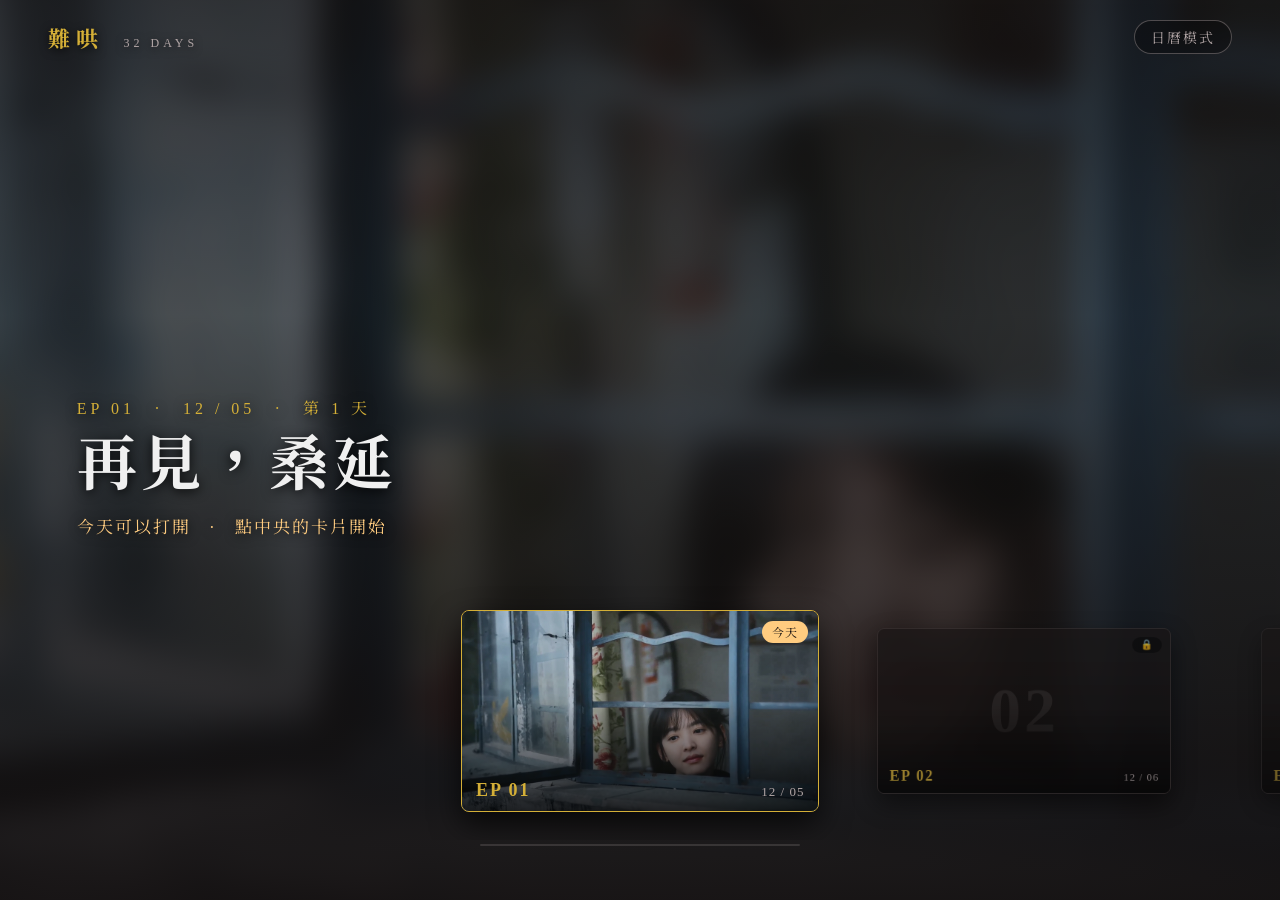
==== story.html @ b4ca62fc "feat: 0.4.0 add a horizontal episode selector page with image fallbacks - 新增 story.html：32 集橫向滑動選集，s" ====
<!DOCTYPE html>
<html lang="zh-TW">
<head>
    <meta charset="UTF-8">
    <meta name="viewport" content="width=device-width, initial-scale=1.0">
    <title>難哄・選集</title>

    <link rel="preconnect" href="https://fonts.googleapis.com">
    <link rel="stylesheet" href="https://fonts.googleapis.com/css2?family=Noto+Serif+TC:wght@400;700&display=swap">
    <link rel="stylesheet" href="./assets/css/story.css">
</head>
<body>
    <!-- 背景：焦點那一集的封面，模糊後鋪滿 -->
    <div class="backdrop" aria-hidden="true">
        <div class="backdrop-layer" id="backdrop-a"></div>
        <div class="backdrop-layer" id="backdrop-b"></div>
    </div>

    <header class="topbar">
        <p class="brand">難哄 <span>32 DAYS</span></p>
        <a class="mode-link" href="./index.html">日曆模式</a>
    </header>

    <main class="stage">
        <section class="hero" aria-live="polite">
            <p class="hero-meta" id="hero-meta"></p>
            <h1 class="hero-title" id="hero-title"></h1>
            <p class="hero-state" id="hero-state"></p>
        </section>

        <div class="rail-wrap">
            <div class="rail" id="rail" role="group" aria-label="32 集選集，用左右方向鍵切換"></div>
            <div class="rail-progress" aria-hidden="true"><div id="rail-progress-bar"></div></div>
        </div>
    </main>

    <!-- 轉場：有影片播影片，沒有影片就用當集圖片 -->
    <div id="intro" class="intro" aria-hidden="true">
        <video id="intro-video" playsinline></video>
        <img id="intro-image" alt="">
        <button id="intro-skip" type="button">SKIP ⏭</button>
    </div>

    <!-- 當集內容 -->
    <div id="detail" class="detail" role="dialog" aria-modal="true" aria-labelledby="detail-title" hidden>
        <div class="detail-card" id="detail-card">
            <div class="detail-bg" id="detail-bg" aria-hidden="true"></div>
            <p class="detail-date" id="detail-date"></p>
            <h2 class="detail-title step" id="detail-title"></h2>
            <p class="detail-quote step" id="detail-quote"></p>
            <div class="detail-bottom step" id="detail-bottom">
                <div class="eggs" id="eggs"></div>
                <div class="hint">
                    <p class="hint-left">See you tomorrow</p>
                    <p class="hint-right" id="detail-hint"></p>
                </div>
            </div>
            <p class="detail-next" id="detail-next">點一下繼續</p>
        </div>
    </div>

    <!-- 彩蛋圖全螢幕 -->
    <div id="lightbox" class="lightbox" role="dialog" aria-modal="true" aria-label="彩蛋圖片" hidden>
        <img id="lightbox-img" alt="">
    </div>

    <div id="toast" role="status" aria-live="polite"></div>

    <div id="finale" role="dialog" aria-modal="true" aria-labelledby="finale-title" hidden>
        <div class="finale-card">
            <p class="finale-range" id="finale-range"></p>
            <h2 id="finale-title">32 天，全部走完了</h2>
            <p class="finale-text">從重逢到圓滿，謝謝你每天回來打開一格。</p>
            <p class="finale-hint" id="finale-hint"></p>
            <button id="finale-close" type="button">回到選集</button>
        </div>
    </div>

    <script src="./assets/js/data.js"></script>
    <script src="./assets/js/progress.js"></script>
    <script src="./assets/js/story.js"></script>
</body>
</html>
---- assets/css/story.css ----
/* =========================================
   選集頁 story.html（橫向滑動選集）
   顏色沿用 DESIGN.md 2.1：鎏金 #d4af37、深褐 #2b2222、暖橘 #ffcc80、星塵灰 #b0a4a4
   ========================================= */
:root {
    --gold: #d4af37;
    --brown: #2b2222;
    --orange: #ffcc80;
    --grey: #b0a4a4;
    --ink: #120e0e;
    --card-w: clamp(220px, 28vw, 380px);
    --gap: clamp(12px, 2vw, 28px);
}

* { box-sizing: border-box; margin: 0; padding: 0; }

html, body {
    height: 100%;
    overflow: hidden;
    background: var(--ink);
    color: #f0f0f0;
    font-family: 'Times New Roman', 'Noto Serif TC', serif;
    -webkit-tap-highlight-color: transparent;
}

button { font: inherit; color: inherit; }

/* ---------- 背景 ---------- */
.backdrop {
    position: fixed;
    inset: 0;
    background: url("../images/bj-gq.webp") center / cover no-repeat;
}

.backdrop::after {
    content: "";
    position: absolute;
    inset: 0;
    background:
        linear-gradient(to bottom, rgba(18, 14, 14, 0.55) 0%, rgba(18, 14, 14, 0.25) 35%, rgba(18, 14, 14, 0.92) 100%);
}

.backdrop-layer {
    position: absolute;
    inset: -40px;
    background-size: cover;
    background-position: center;
    filter: blur(18px) brightness(0.55);
    opacity: 0;
    transition: opacity 0.8s ease;
}

.backdrop-layer.visible { opacity: 1; }

/* ---------- 上方列 ---------- */
.topbar {
    position: fixed;
    top: 0; left: 0; right: 0;
    display: flex;
    justify-content: space-between;
    align-items: center;
    padding: 20px clamp(16px, 4vw, 48px);
    z-index: 5;
}

.brand {
    color: var(--gold);
    font-size: 22px;
    letter-spacing: 6px;
    font-weight: 700;
    text-shadow: 0 2px 10px rgba(0, 0, 0, 0.8);
}

.brand span {
    font-size: 12px;
    letter-spacing: 4px;
    color: var(--grey);
    font-weight: 400;
    margin-left: 8px;
}

.mode-link {
    color: var(--grey);
    text-decoration: none;
    font-size: 14px;
    letter-spacing: 2px;
    border: 1px solid rgba(176, 164, 164, 0.4);
    border-radius: 30px;
    padding: 6px 16px;
    background: rgba(0, 0, 0, 0.3);
    transition: color 0.3s, border-color 0.3s;
}

.mode-link:hover, .mode-link:focus-visible { color: var(--gold); border-color: var(--gold); outline: none; }

/* ---------- 主畫面 ---------- */
.stage {
    position: relative;
    height: 100%;
    display: flex;
    flex-direction: column;
    justify-content: flex-end;
    padding-bottom: clamp(24px, 6vh, 64px);
}

.hero {
    padding: 0 clamp(16px, 6vw, 96px);
    margin-bottom: clamp(16px, 4vh, 40px);
    min-height: 150px;
    text-shadow: 0 2px 12px rgba(0, 0, 0, 0.9);
}

.hero-meta {
    color: var(--gold);
    letter-spacing: 4px;
    font-size: clamp(13px, 1.4vw, 16px);
    margin-bottom: 10px;
}

.hero-title {
    font-size: clamp(30px, 5vw, 60px);
    letter-spacing: 4px;
    line-height: 1.2;
    margin-bottom: 12px;
}

.hero-state {
    color: var(--grey);
    letter-spacing: 2px;
    font-size: clamp(14px, 1.5vw, 17px);
}

.hero-state.today { color: var(--orange); }

/* ---------- 滑動選集列 ---------- */
.rail-wrap { position: relative; }

/* 交給瀏覽器對齊：scroll-snap 讓手動滑完一定停在某一張的正中央 */
.rail {
    display: flex;
    gap: var(--gap);
    overflow-x: auto;
    overflow-y: hidden;
    scroll-snap-type: x mandatory;
    padding: 28px calc(50vw - var(--card-w) / 2);
    scrollbar-width: none;
    overscroll-behavior-x: contain;
}

.rail::-webkit-scrollbar { display: none; }

/* 卡片外框固定大小，不做任何會改版面的事；縮放只在內層 .card-face 用 transform */
.card {
    flex: 0 0 var(--card-w);
    aspect-ratio: 16 / 9;
    scroll-snap-align: center;
    border: 0;
    background: none;
    cursor: pointer;
    position: relative;
    --dist: 1;
}

.card-face {
    position: absolute;
    inset: 0;
    border-radius: 8px;
    overflow: hidden;
    background: linear-gradient(135deg, #3a2c2c, var(--brown) 60%, #1c1515);
    border: 1px solid rgba(212, 175, 55, 0.25);
    box-shadow: 0 12px 30px rgba(0, 0, 0, 0.7);
    /* --dist：這張卡離中央幾張（0 = 正中央），由 story.js 依捲動位置算好寫進來 */
    transform: scale(calc(1 - min(var(--dist), 1) * 0.18));
    opacity: calc(1 - min(var(--dist), 1.6) * 0.32);
    will-change: transform, opacity;
}

.card-face img {
    width: 100%;
    height: 100%;
    object-fit: cover;
    display: block;
}

.card-face::after {
    content: "";
    position: absolute;
    inset: 0;
    background: linear-gradient(to top, rgba(0, 0, 0, 0.85) 0%, rgba(0, 0, 0, 0.15) 55%, transparent 100%);
}

/* 還沒有圖片的集數：大大的集數當封面 */
.card-placeholder {
    position: absolute;
    inset: 0;
    display: flex;
    justify-content: center;
    align-items: center;
    font-size: clamp(48px, 6vw, 84px);
    color: rgba(212, 175, 55, 0.22);
    font-weight: 700;
    letter-spacing: 4px;
}

.card-label {
    position: absolute;
    left: 14px; right: 14px; bottom: 10px;
    z-index: 1;
    text-align: left;
    display: flex;
    justify-content: space-between;
    align-items: baseline;
    gap: 8px;
}

.card-ep { color: var(--gold); font-size: 18px; font-weight: 700; letter-spacing: 2px; }
.card-date { color: var(--grey); font-size: 13px; letter-spacing: 1px; }

.card-badge {
    position: absolute;
    top: 10px; right: 10px;
    z-index: 1;
    font-size: 12px;
    letter-spacing: 1px;
    padding: 2px 10px;
    border-radius: 20px;
    background: rgba(0, 0, 0, 0.55);
    color: var(--grey);
}

.card.read .card-badge { color: var(--gold); }
.card.today .card-badge { color: var(--ink); background: var(--orange); }

.card.today .card-face {
    border-color: var(--gold);
    animation: today-glow 2.4s ease-in-out infinite;
}

.card.locked .card-face {
    background: #1a1616;
    border-color: #3a3333;
}

.card.locked .card-placeholder { color: rgba(176, 164, 164, 0.18); }

.card.is-center .card-face { border-color: var(--gold); }

.card:focus-visible { outline: none; }
.card:focus-visible .card-face { outline: 2px solid var(--gold); outline-offset: 4px; }

@keyframes today-glow {
    0%, 100% { box-shadow: 0 12px 30px rgba(0, 0, 0, 0.7), 0 0 0 rgba(212, 175, 55, 0); }
    50% { box-shadow: 0 12px 30px rgba(0, 0, 0, 0.7), 0 0 24px rgba(212, 175, 55, 0.55); }
}

.rail-progress {
    width: min(320px, 60vw);
    height: 2px;
    margin: 4px auto 0;
    background: rgba(176, 164, 164, 0.2);
    border-radius: 2px;
    overflow: hidden;
}

.rail-progress div {
    height: 100%;
    width: 100%;
    background: var(--gold);
    transform-origin: left;
    transform: scaleX(0);
}

/* ---------- 轉場 ---------- */
.intro {
    position: fixed;
    inset: 0;
    z-index: 100;
    background: #000;
    opacity: 0;
    pointer-events: none;
    transition: opacity 0.5s ease;
    overflow: hidden;
}

.intro.active { opacity: 1; pointer-events: auto; }

.intro video,
.intro img {
    position: absolute;
    inset: 0;
    width: 100%;
    height: 100%;
    object-fit: cover;
    display: none;
}

.intro.is-video video { display: block; }
.intro.is-image img { display: block; }

/* 圖片轉場：慢慢推近（Ken Burns），代替影片的動態感 */
.intro.is-image.active img { animation: ken-burns var(--intro-ms, 3200ms) ease-out forwards; }

@keyframes ken-burns {
    from { transform: scale(1.12); filter: brightness(0.6); }
    30% { filter: brightness(1); }
    to { transform: scale(1); filter: brightness(1); }
}

#intro-skip {
    position: absolute;
    right: 24px; bottom: 24px;
    background: rgba(0, 0, 0, 0.5);
    border: 1px solid rgba(212, 175, 55, 0.6);
    color: var(--gold);
    border-radius: 30px;
    padding: 8px 20px;
    letter-spacing: 2px;
    cursor: pointer;
    opacity: 0;
    transition: opacity 0.4s;
}

.intro.show-skip #intro-skip { opacity: 1; }
#intro-skip:focus-visible { outline: 2px solid var(--gold); outline-offset: 3px; }

/* ---------- 當集內容 ---------- */
.detail {
    position: fixed;
    inset: 0;
    z-index: 50;
    display: flex;
    justify-content: center;
    align-items: center;
    padding: 16px;
    background: rgba(10, 8, 8, 0.78);
    cursor: pointer;
    animation: fade-in 0.5s ease;
}

.detail[hidden] { display: none; }

.detail-card {
    position: relative;
    width: min(760px, 100%);
    min-height: min(440px, 80vh);
    max-height: calc(100vh - 32px);
    overflow: hidden;
    border-radius: 8px;
    border: 1px solid rgba(212, 175, 55, 0.4);
    box-shadow: 0 25px 60px rgba(0, 0, 0, 0.9);
    background: rgba(30, 24, 24, 0.94);
    padding: clamp(24px, 5vw, 48px);
    display: flex;
    flex-direction: column;
    gap: 18px;
}

.detail-bg {
    position: absolute;
    inset: 0;
    background-size: cover;
    background-position: center;
    opacity: 0.18;
    filter: blur(2px);
    pointer-events: none;
}

.detail-card > *:not(.detail-bg) { position: relative; }

.detail-date {
    color: var(--gold);
    font-size: clamp(32px, 6vw, 48px);
    font-weight: 700;
    letter-spacing: 2px;
    text-align: center;
    text-shadow: 0 4px 10px rgba(0, 0, 0, 0.8);
}

.detail-title {
    font-size: clamp(24px, 4.2vw, 36px);
    letter-spacing: 2px;
    font-weight: 400;
}

.detail-quote {
    font-size: clamp(22px, 4vw, 34px);
    color: #ffd700;
    font-weight: 700;
    letter-spacing: 2px;
    text-align: right;
}

.detail-bottom {
    position: relative;
    margin-top: auto;
    min-height: 130px;
}

.eggs, .hint {
    position: absolute;
    inset: 0;
    display: flex;
    transition: opacity 0.8s ease, transform 0.8s ease;
}

.eggs { justify-content: center; align-items: center; gap: clamp(16px, 5vw, 48px); }

.egg {
    width: clamp(120px, 26vw, 220px);
    aspect-ratio: 16 / 9;
    border: 1px solid rgba(212, 175, 55, 0.4);
    border-radius: 6px;
    overflow: hidden;
    background: #000;
    cursor: pointer;
    transition: transform 0.3s ease, box-shadow 0.3s ease;
}

.egg img { width: 100%; height: 100%; object-fit: cover; display: block; }
.egg:hover, .egg:focus-visible { transform: scale(1.06); box-shadow: 0 0 16px rgba(212, 175, 55, 0.6); outline: none; }

.hint {
    flex-direction: column;
    justify-content: center;
    opacity: 0;
    transform: translateY(16px);
    pointer-events: none;
}

.hint-left { color: var(--gold); font-style: italic; font-size: clamp(20px, 3vw, 26px); }
.hint-right { color: rgba(255, 255, 255, 0.75); font-size: clamp(16px, 2.6vw, 22px); text-align: right; letter-spacing: 2px; }

.detail-bottom.show-hint .eggs { opacity: 0; transform: scale(0.92); pointer-events: none; }
.detail-bottom.show-hint .hint { opacity: 1; transform: none; }

.detail-next {
    color: var(--grey);
    font-size: 12px;
    letter-spacing: 3px;
    text-align: center;
    opacity: 0.6;
}

/* 分階段顯示 */
.step { opacity: 0; visibility: hidden; transition: opacity 0.6s ease, visibility 0.6s ease; }
.step.shown { opacity: 1; visibility: visible; }

/* ---------- 彩蛋圖全螢幕 ---------- */
.lightbox {
    position: fixed;
    inset: 0;
    z-index: 120;
    background: rgba(0, 0, 0, 0.94);
    display: flex;
    justify-content: center;
    align-items: center;
    padding: 16px;
    cursor: zoom-out;
    animation: fade-in 0.4s ease;
}

.lightbox[hidden] { display: none; }
.lightbox img { max-width: 100%; max-height: 100%; object-fit: contain; border-radius: 4px; }

@keyframes fade-in { from { opacity: 0; } to { opacity: 1; } }

/* ---------- 提示訊息與完結頁（和日曆頁同樣式） ---------- */
#toast {
    position: fixed;
    left: 50%;
    bottom: 40px;
    transform: translate(-50%, 20px);
    background: rgba(43, 34, 34, 0.95);
    color: #f0f0f0;
    border: 1px solid var(--gold);
    border-radius: 30px;
    padding: 10px 24px;
    font-size: 15px;
    letter-spacing: 1px;
    z-index: 300;
    opacity: 0;
    pointer-events: none;
    transition: opacity 0.4s ease, transform 0.4s ease;
    max-width: calc(100vw - 32px);
    text-align: center;
}

#toast.visible { opacity: 1; transform: translate(-50%, 0); }

#finale {
    position: fixed;
    inset: 0;
    z-index: 400;
    display: flex;
    justify-content: center;
    align-items: center;
    padding: 16px;
    background: rgba(10, 8, 8, 0.85);
    animation: fade-in 1.2s ease;
}

#finale[hidden] { display: none; }

.finale-card {
    max-width: 480px;
    width: 100%;
    text-align: center;
    padding: 48px 32px;
    background: #1a1a1a;
    border: 1px solid var(--gold);
    border-radius: 6px;
    box-shadow: 0 0 40px rgba(212, 175, 55, 0.25);
    display: flex;
    flex-direction: column;
    gap: 16px;
}

.finale-range { color: var(--grey); letter-spacing: 4px; font-size: 14px; }
#finale-title { color: var(--gold); font-size: 30px; letter-spacing: 4px; text-shadow: 0 0 12px rgba(212, 175, 55, 0.4); }
.finale-text { color: #f0f0f0; font-size: 17px; line-height: 1.8; }
.finale-hint { color: var(--orange); font-size: 16px; font-style: italic; }

#finale-close {
    align-self: center;
    margin-top: 8px;
    background: rgba(212, 175, 55, 0.15);
    color: var(--gold);
    border: 1px solid var(--gold);
    border-radius: 30px;
    padding: 10px 28px;
    font-size: 15px;
    letter-spacing: 2px;
    cursor: pointer;
}

#finale-close:hover { background: rgba(212, 175, 55, 0.35); }
#finale-close:focus-visible { outline: 2px solid var(--gold); outline-offset: 3px; }

/* ---------- 手機 ---------- */
@media (max-width: 600px) {
    :root { --card-w: 68vw; }
    .hero { min-height: 130px; }
    .brand span { display: none; }
}

@media (max-height: 520px) {
    .hero { min-height: 0; margin-bottom: 8px; }
    .hero-title { font-size: 26px; margin-bottom: 4px; }
    .rail { padding-top: 12px; padding-bottom: 12px; }
}

/* ---------- 減少動態效果 ---------- */
@media (prefers-reduced-motion: reduce) {
    .card.today .card-face { animation: none; }
    .intro.is-image.active img { animation: none; }
    .backdrop-layer, .step, .eggs, .hint, #toast { transition: none; }
    .detail, .lightbox, #finale { animation: none; }
}
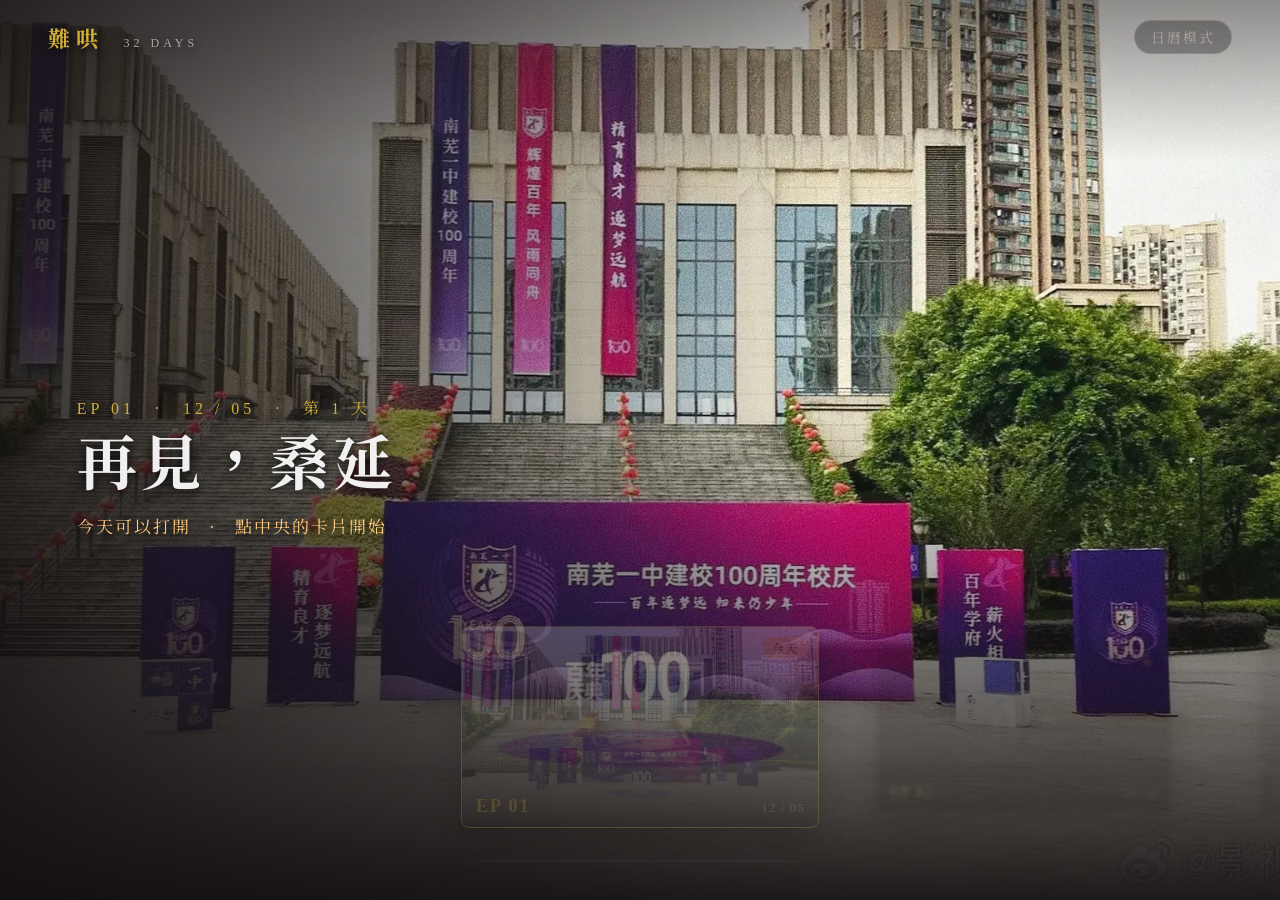
==== commit 1c940b20: "feat: 0.8.0 share the episode view between the calendar and story pages - 新增 episode.js / episode.cs" ====
--- a/story.html
+++ b/story.html
@@ -7,6 +7,7 @@
 
     <link rel="preconnect" href="https://fonts.googleapis.com">
     <link rel="stylesheet" href="https://fonts.googleapis.com/css2?family=Noto+Serif+TC:wght@400;700&display=swap">
+    <link rel="stylesheet" href="./assets/css/episode.css">
     <link rel="stylesheet" href="./assets/css/story.css">
 </head>
 <body>
@@ -17,7 +18,7 @@
     </div>
 
     <header class="topbar">
-        <p class="brand">難哄 <span>32 DAYS</span></p>
+        <p class="brand" id="brand">難哄 <span>32 DAYS</span></p>
         <a class="mode-link" href="./index.html">日曆模式</a>
     </header>
 
@@ -34,35 +35,7 @@
         </div>
     </main>
 
-    <!-- 轉場：有影片播影片，沒有影片就用當集圖片 -->
-    <div id="intro" class="intro" aria-hidden="true">
-        <video id="intro-video" playsinline></video>
-        <img id="intro-image" alt="">
-        <button id="intro-skip" type="button">SKIP ⏭</button>
-    </div>
-
-    <!-- 當集內容 -->
-    <div id="detail" class="detail" role="dialog" aria-modal="true" aria-labelledby="detail-title" hidden>
-        <div class="detail-card" id="detail-card">
-            <div class="detail-bg" id="detail-bg" aria-hidden="true"></div>
-            <p class="detail-date" id="detail-date"></p>
-            <h2 class="detail-title step" id="detail-title"></h2>
-            <p class="detail-quote step" id="detail-quote"></p>
-            <div class="detail-bottom step" id="detail-bottom">
-                <div class="eggs" id="eggs"></div>
-                <div class="hint">
-                    <p class="hint-left">See you tomorrow</p>
-                    <p class="hint-right" id="detail-hint"></p>
-                </div>
-            </div>
-            <p class="detail-next" id="detail-next">點一下繼續</p>
-        </div>
-    </div>
-
-    <!-- 彩蛋圖全螢幕 -->
-    <div id="lightbox" class="lightbox" role="dialog" aria-modal="true" aria-label="彩蛋圖片" hidden>
-        <img id="lightbox-img" alt="">
-    </div>
+    <!-- 轉場、當集內容、彩蛋圖全螢幕由 episode.js 建立（和日曆頁共用） -->
 
     <div id="toast" role="status" aria-live="polite"></div>
 
@@ -76,8 +49,20 @@
         </div>
     </div>
 
+    <!-- 開發者模式：連點左上角「難哄」5 次 -->
+    <div id="debug-panel">
+        <h3>🔧 開發者測試面板</h3>
+        <p>設定 Day 1 起始日期：</p>
+        <div class="debug-controls">
+            <input type="date" id="debug-date-input">
+            <button type="button" id="debug-apply">確認修改</button>
+        </div>
+        <p class="debug-hint">選集將以該日期作為第 1 天重新排列，所有集數都能打開。</p>
+    </div>
+
     <script src="./assets/js/data.js"></script>
     <script src="./assets/js/progress.js"></script>
+    <script src="./assets/js/episode.js"></script>
     <script src="./assets/js/story.js"></script>
 </body>
 </html>
--- a/assets/css/episode.css
+++ b/assets/css/episode.css
@@ -0,0 +1,246 @@
+/* =========================================
+   當集內容：轉場、當集卡片、彩蛋圖全螢幕
+   日曆頁 index.html 和選集頁 story.html 共用（搭配 assets/js/episode.js）
+   顏色沿用 DESIGN.md 2.1：鎏金 #d4af37、深褐 #2b2222、暖橘 #ffcc80、星塵灰 #b0a4a4
+   ========================================= */
+:root {
+    --gold: #d4af37;
+    --brown: #2b2222;
+    --orange: #ffcc80;
+    --grey: #b0a4a4;
+    --ink: #120e0e;
+}
+
+.intro, .intro *,
+.detail, .detail *,
+.lightbox, .lightbox * {
+    box-sizing: border-box;
+    margin: 0;
+    padding: 0;
+}
+
+.intro button,
+.detail button { font: inherit; color: inherit; }
+
+/* 卡片打開時，日曆頁左下角的「重置進度」不要浮在上面 */
+body.episode-open .reset-btn { display: none; }
+
+/* ---------- 轉場 ---------- */
+.intro {
+    position: fixed;
+    inset: 0;
+    z-index: 100;
+    background: #000;
+    opacity: 0;
+    pointer-events: none;
+    transition: opacity 0.5s ease;
+    overflow: hidden;
+}
+
+.intro.active { opacity: 1; pointer-events: auto; }
+
+.intro video,
+.intro img {
+    position: absolute;
+    inset: 0;
+    width: 100%;
+    height: 100%;
+    object-fit: cover;
+    display: none;
+}
+
+.intro.is-video video { display: block; }
+.intro.is-image img { display: block; }
+
+/* 圖片轉場：慢慢推近（Ken Burns），代替影片的動態感 */
+.intro.is-image.active img { animation: ken-burns var(--intro-ms, 3200ms) ease-out forwards; }
+
+@keyframes ken-burns {
+    from { transform: scale(1.12); filter: brightness(0.6); }
+    30% { filter: brightness(1); }
+    to { transform: scale(1); filter: brightness(1); }
+}
+
+#intro-skip {
+    position: absolute;
+    right: 24px; bottom: 24px;
+    background: rgba(0, 0, 0, 0.5);
+    border: 1px solid rgba(212, 175, 55, 0.6);
+    color: var(--gold);
+    border-radius: 30px;
+    padding: 8px 20px;
+    letter-spacing: 2px;
+    cursor: pointer;
+    opacity: 0;
+    transition: opacity 0.4s;
+}
+
+.intro.show-skip #intro-skip { opacity: 1; }
+#intro-skip:focus-visible { outline: 2px solid var(--gold); outline-offset: 3px; }
+
+/* ---------- 當集內容 ---------- */
+.detail {
+    position: fixed;
+    inset: 0;
+    z-index: 50;
+    display: flex;
+    justify-content: center;
+    align-items: center;
+    padding: 16px;
+    background: rgba(10, 8, 8, 0.78);
+    cursor: pointer;
+    animation: fade-in 0.5s ease;
+}
+
+.detail[hidden] { display: none; }
+
+.detail-card {
+    position: relative;
+    width: min(760px, 100%);
+    min-height: min(440px, 80vh);
+    max-height: calc(100vh - 32px);
+    overflow: hidden auto;
+    border-radius: 8px;
+    border: 1px solid rgba(212, 175, 55, 0.4);
+    box-shadow: 0 25px 60px rgba(0, 0, 0, 0.9);
+    background: rgba(30, 24, 24, 0.94);
+    color: #f0f0f0;
+    padding: clamp(24px, 5vw, 48px);
+    display: flex;
+    flex-direction: column;
+    gap: 18px;
+    scrollbar-width: none;
+}
+
+.detail-card::-webkit-scrollbar { display: none; }
+
+.detail-bg {
+    position: absolute;
+    inset: 0;
+    background-size: cover;
+    background-position: center;
+    opacity: 0.18;
+    filter: blur(2px);
+    pointer-events: none;
+}
+
+.detail-card > *:not(.detail-bg) { position: relative; }
+
+.detail-date {
+    color: var(--gold);
+    font-size: clamp(32px, 6vw, 48px);
+    font-weight: 700;
+    letter-spacing: 2px;
+    text-align: center;
+    text-shadow: 0 4px 10px rgba(0, 0, 0, 0.8);
+}
+
+/* 句子長短不一：長句自動換行，換行時兩行長度盡量平均，不會剩一兩個字掉到下一行 */
+.detail-title,
+.detail-quote,
+.hint-right {
+    line-height: 1.4;
+    overflow-wrap: anywhere;
+    text-wrap: balance;
+}
+
+/* 每一段（標點切開）當成一塊，換行只發生在兩段之間；單段比一行還長時才在段內換行 */
+.phrase { display: inline-block; }
+
+.detail-title {
+    font-size: clamp(24px, 4.2vw, 36px);
+    letter-spacing: 2px;
+    font-weight: 400;
+}
+
+.detail-quote {
+    font-size: clamp(22px, 4vw, 34px);
+    color: #ffd700;
+    font-weight: 700;
+    letter-spacing: 2px;
+    text-align: right;
+    padding-left: 8%;
+}
+
+.detail-bottom {
+    position: relative;
+    margin-top: auto;
+    min-height: 130px;
+    display: grid;
+}
+
+/* 彩蛋圖和明日預告疊在同一格，高度取兩者較高的，長句換行也不會被切掉 */
+.eggs, .hint {
+    grid-area: 1 / 1;
+    display: flex;
+    transition: opacity 0.8s ease, transform 0.8s ease;
+}
+
+.eggs { justify-content: center; align-items: center; gap: clamp(16px, 5vw, 48px); }
+
+.egg {
+    width: clamp(120px, 26vw, 220px);
+    aspect-ratio: 16 / 9;
+    border: 1px solid rgba(212, 175, 55, 0.4);
+    border-radius: 6px;
+    overflow: hidden;
+    background: #000;
+    cursor: pointer;
+    transition: transform 0.3s ease, box-shadow 0.3s ease;
+}
+
+.egg img { width: 100%; height: 100%; object-fit: cover; display: block; }
+.egg:hover, .egg:focus-visible { transform: scale(1.06); box-shadow: 0 0 16px rgba(212, 175, 55, 0.6); outline: none; }
+
+.hint {
+    flex-direction: column;
+    justify-content: center;
+    gap: 8px;
+    opacity: 0;
+    transform: translateY(16px);
+    pointer-events: none;
+}
+
+.hint-left { color: var(--gold); font-style: italic; font-size: clamp(20px, 3vw, 26px); }
+.hint-right { color: rgba(255, 255, 255, 0.75); font-size: clamp(16px, 2.6vw, 22px); text-align: right; letter-spacing: 2px; padding-left: 8%; }
+
+.detail-bottom.show-hint .eggs { opacity: 0; transform: scale(0.92); pointer-events: none; }
+.detail-bottom.show-hint .hint { opacity: 1; transform: none; }
+
+.detail-next {
+    color: var(--grey);
+    font-size: 12px;
+    letter-spacing: 3px;
+    text-align: center;
+    opacity: 0.6;
+}
+
+/* 分階段顯示 */
+.step { opacity: 0; visibility: hidden; transition: opacity 0.6s ease, visibility 0.6s ease; }
+.step.shown { opacity: 1; visibility: visible; }
+
+/* ---------- 彩蛋圖全螢幕 ---------- */
+.lightbox {
+    position: fixed;
+    inset: 0;
+    z-index: 120;
+    background: rgba(0, 0, 0, 0.94);
+    display: flex;
+    justify-content: center;
+    align-items: center;
+    padding: 16px;
+    cursor: zoom-out;
+    animation: fade-in 0.4s ease;
+}
+
+.lightbox[hidden] { display: none; }
+.lightbox img { max-width: 100%; max-height: 100%; object-fit: contain; border-radius: 4px; }
+
+@keyframes fade-in { from { opacity: 0; } to { opacity: 1; } }
+
+/* ---------- 減少動態效果 ---------- */
+@media (prefers-reduced-motion: reduce) {
+    .intro.is-image.active img { animation: none; }
+    .step, .eggs, .hint { transition: none; }
+    .detail, .lightbox { animation: none; }
+}
--- a/assets/css/story.css
+++ b/assets/css/story.css
@@ -3,11 +3,7 @@
    顏色沿用 DESIGN.md 2.1：鎏金 #d4af37、深褐 #2b2222、暖橘 #ffcc80、星塵灰 #b0a4a4
    ========================================= */
 :root {
-    --gold: #d4af37;
-    --brown: #2b2222;
-    --orange: #ffcc80;
-    --grey: #b0a4a4;
-    --ink: #120e0e;
+    /* 顏色變數（--gold、--brown、--orange、--grey、--ink）在 episode.css */
     --card-w: clamp(220px, 28vw, 380px);
     --gap: clamp(12px, 2vw, 28px);
 }
@@ -36,16 +32,19 @@
     content: "";
     position: absolute;
     inset: 0;
+    /* 像串流平台的主視覺：劇照保持清楚，只把左側（標題）和底部（選集列）壓暗 */
     background:
-        linear-gradient(to bottom, rgba(18, 14, 14, 0.55) 0%, rgba(18, 14, 14, 0.25) 35%, rgba(18, 14, 14, 0.92) 100%);
-}
-
+        linear-gradient(to right, rgba(18, 14, 14, 0.85) 0%, rgba(18, 14, 14, 0.45) 35%, rgba(18, 14, 14, 0) 65%),
+        linear-gradient(to bottom, rgba(18, 14, 14, 0.45) 0%, rgba(18, 14, 14, 0) 18%, rgba(18, 14, 14, 0) 45%, rgba(18, 14, 14, 0.95) 100%);
+}
+
+/* 有封面的集數：封面清楚顯示，不模糊；沒有封面或未解鎖就露出底下的主海報 */
 .backdrop-layer {
     position: absolute;
-    inset: -40px;
+    inset: 0;
     background-size: cover;
-    background-position: center;
-    filter: blur(18px) brightness(0.55);
+    background-position: center 30%;
+    background-color: var(--ink);
     opacity: 0;
     transition: opacity 0.8s ease;
 }
@@ -133,7 +132,16 @@
 .hero-state.today { color: var(--orange); }
 
 /* ---------- 滑動選集列 ---------- */
-.rail-wrap { position: relative; }
+/* 閒置時選集條淡出、往下沉，讓背景劇照的主角露出來；滑動、滑鼠移過來、按鍵時再浮回來 */
+.rail-wrap {
+    position: relative;
+    transition: opacity 0.6s ease, transform 0.6s ease;
+}
+
+.rail-wrap.idle {
+    opacity: 0.22;
+    transform: translateY(16px);
+}
 
 /* 交給瀏覽器對齊：scroll-snap 讓手動滑完一定停在某一張的正中央 */
 .rail {
@@ -172,7 +180,9 @@
     /* --dist：這張卡離中央幾張（0 = 正中央），由 story.js 依捲動位置算好寫進來 */
     transform: scale(calc(1 - min(var(--dist), 1) * 0.18));
     opacity: calc(1 - min(var(--dist), 1.6) * 0.32);
-    will-change: transform, opacity;
+    /* 聚焦感：正中央清楚，離越遠越模糊（最多 6px） */
+    filter: blur(calc(min(var(--dist), 2) * 3px));
+    will-change: transform, opacity, filter;
 }
 
 .card-face img {
@@ -270,199 +280,7 @@
     transform: scaleX(0);
 }
 
-/* ---------- 轉場 ---------- */
-.intro {
-    position: fixed;
-    inset: 0;
-    z-index: 100;
-    background: #000;
-    opacity: 0;
-    pointer-events: none;
-    transition: opacity 0.5s ease;
-    overflow: hidden;
-}
-
-.intro.active { opacity: 1; pointer-events: auto; }
-
-.intro video,
-.intro img {
-    position: absolute;
-    inset: 0;
-    width: 100%;
-    height: 100%;
-    object-fit: cover;
-    display: none;
-}
-
-.intro.is-video video { display: block; }
-.intro.is-image img { display: block; }
-
-/* 圖片轉場：慢慢推近（Ken Burns），代替影片的動態感 */
-.intro.is-image.active img { animation: ken-burns var(--intro-ms, 3200ms) ease-out forwards; }
-
-@keyframes ken-burns {
-    from { transform: scale(1.12); filter: brightness(0.6); }
-    30% { filter: brightness(1); }
-    to { transform: scale(1); filter: brightness(1); }
-}
-
-#intro-skip {
-    position: absolute;
-    right: 24px; bottom: 24px;
-    background: rgba(0, 0, 0, 0.5);
-    border: 1px solid rgba(212, 175, 55, 0.6);
-    color: var(--gold);
-    border-radius: 30px;
-    padding: 8px 20px;
-    letter-spacing: 2px;
-    cursor: pointer;
-    opacity: 0;
-    transition: opacity 0.4s;
-}
-
-.intro.show-skip #intro-skip { opacity: 1; }
-#intro-skip:focus-visible { outline: 2px solid var(--gold); outline-offset: 3px; }
-
-/* ---------- 當集內容 ---------- */
-.detail {
-    position: fixed;
-    inset: 0;
-    z-index: 50;
-    display: flex;
-    justify-content: center;
-    align-items: center;
-    padding: 16px;
-    background: rgba(10, 8, 8, 0.78);
-    cursor: pointer;
-    animation: fade-in 0.5s ease;
-}
-
-.detail[hidden] { display: none; }
-
-.detail-card {
-    position: relative;
-    width: min(760px, 100%);
-    min-height: min(440px, 80vh);
-    max-height: calc(100vh - 32px);
-    overflow: hidden;
-    border-radius: 8px;
-    border: 1px solid rgba(212, 175, 55, 0.4);
-    box-shadow: 0 25px 60px rgba(0, 0, 0, 0.9);
-    background: rgba(30, 24, 24, 0.94);
-    padding: clamp(24px, 5vw, 48px);
-    display: flex;
-    flex-direction: column;
-    gap: 18px;
-}
-
-.detail-bg {
-    position: absolute;
-    inset: 0;
-    background-size: cover;
-    background-position: center;
-    opacity: 0.18;
-    filter: blur(2px);
-    pointer-events: none;
-}
-
-.detail-card > *:not(.detail-bg) { position: relative; }
-
-.detail-date {
-    color: var(--gold);
-    font-size: clamp(32px, 6vw, 48px);
-    font-weight: 700;
-    letter-spacing: 2px;
-    text-align: center;
-    text-shadow: 0 4px 10px rgba(0, 0, 0, 0.8);
-}
-
-.detail-title {
-    font-size: clamp(24px, 4.2vw, 36px);
-    letter-spacing: 2px;
-    font-weight: 400;
-}
-
-.detail-quote {
-    font-size: clamp(22px, 4vw, 34px);
-    color: #ffd700;
-    font-weight: 700;
-    letter-spacing: 2px;
-    text-align: right;
-}
-
-.detail-bottom {
-    position: relative;
-    margin-top: auto;
-    min-height: 130px;
-}
-
-.eggs, .hint {
-    position: absolute;
-    inset: 0;
-    display: flex;
-    transition: opacity 0.8s ease, transform 0.8s ease;
-}
-
-.eggs { justify-content: center; align-items: center; gap: clamp(16px, 5vw, 48px); }
-
-.egg {
-    width: clamp(120px, 26vw, 220px);
-    aspect-ratio: 16 / 9;
-    border: 1px solid rgba(212, 175, 55, 0.4);
-    border-radius: 6px;
-    overflow: hidden;
-    background: #000;
-    cursor: pointer;
-    transition: transform 0.3s ease, box-shadow 0.3s ease;
-}
-
-.egg img { width: 100%; height: 100%; object-fit: cover; display: block; }
-.egg:hover, .egg:focus-visible { transform: scale(1.06); box-shadow: 0 0 16px rgba(212, 175, 55, 0.6); outline: none; }
-
-.hint {
-    flex-direction: column;
-    justify-content: center;
-    opacity: 0;
-    transform: translateY(16px);
-    pointer-events: none;
-}
-
-.hint-left { color: var(--gold); font-style: italic; font-size: clamp(20px, 3vw, 26px); }
-.hint-right { color: rgba(255, 255, 255, 0.75); font-size: clamp(16px, 2.6vw, 22px); text-align: right; letter-spacing: 2px; }
-
-.detail-bottom.show-hint .eggs { opacity: 0; transform: scale(0.92); pointer-events: none; }
-.detail-bottom.show-hint .hint { opacity: 1; transform: none; }
-
-.detail-next {
-    color: var(--grey);
-    font-size: 12px;
-    letter-spacing: 3px;
-    text-align: center;
-    opacity: 0.6;
-}
-
-/* 分階段顯示 */
-.step { opacity: 0; visibility: hidden; transition: opacity 0.6s ease, visibility 0.6s ease; }
-.step.shown { opacity: 1; visibility: visible; }
-
-/* ---------- 彩蛋圖全螢幕 ---------- */
-.lightbox {
-    position: fixed;
-    inset: 0;
-    z-index: 120;
-    background: rgba(0, 0, 0, 0.94);
-    display: flex;
-    justify-content: center;
-    align-items: center;
-    padding: 16px;
-    cursor: zoom-out;
-    animation: fade-in 0.4s ease;
-}
-
-.lightbox[hidden] { display: none; }
-.lightbox img { max-width: 100%; max-height: 100%; object-fit: contain; border-radius: 4px; }
-
-@keyframes fade-in { from { opacity: 0; } to { opacity: 1; } }
+/* 轉場、當集內容、彩蛋圖全螢幕：見 episode.css（和日曆頁共用） */
 
 /* ---------- 提示訊息與完結頁（和日曆頁同樣式） ---------- */
 #toast {
@@ -536,6 +354,78 @@
 #finale-close:hover { background: rgba(212, 175, 55, 0.35); }
 #finale-close:focus-visible { outline: 2px solid var(--gold); outline-offset: 3px; }
 
+/* ---------- 開發者模式 ---------- */
+.brand { cursor: pointer; user-select: none; }
+.brand.dev { color: #ff4444; }
+
+/* 右上角「日曆模式」下方，不蓋住左邊的標題和下方的選集列 */
+#debug-panel {
+    position: fixed;
+    top: 72px;
+    right: 16px;
+    width: max-content;
+    max-width: calc(100vw - 32px);
+    background: rgba(0, 0, 0, 0.9);
+    border: 1px solid var(--gold);
+    border-radius: 10px;
+    padding: 16px 20px;
+    z-index: 300;
+    opacity: 0;
+    visibility: hidden;
+    transform: translateY(-12px);
+    transition: opacity 0.3s ease, transform 0.3s ease, visibility 0.3s ease;
+}
+
+#debug-panel.active { opacity: 1; visibility: visible; transform: none; }
+#debug-panel h3 { font-size: 16px; color: var(--gold); margin-bottom: 8px; }
+#debug-panel p { font-size: 13px; margin-bottom: 8px; }
+#debug-panel .debug-hint { color: var(--grey); margin: 0; }
+.debug-controls { display: flex; gap: 10px; margin-bottom: 10px; }
+
+#debug-date-input {
+    padding: 5px;
+    border-radius: 4px;
+    border: 1px solid #555;
+    background: #333;
+    color: #fff;
+    color-scheme: dark;
+}
+
+#debug-panel button {
+    background: var(--gold);
+    color: #000;
+    border: none;
+    padding: 5px 10px;
+    border-radius: 4px;
+    cursor: pointer;
+    font-weight: 700;
+}
+
+/* ---------- 水波紋（和日曆頁相同，見 style.css .click-ripple） ---------- */
+.click-ripple {
+    position: fixed;
+    pointer-events: none;
+    z-index: 9999;
+    width: 100px;
+    height: 100px;
+    border-radius: 50%;
+    backdrop-filter: blur(2px) brightness(1.1);
+    -webkit-backdrop-filter: blur(2px) brightness(1.1);
+    mask-image: radial-gradient(circle, transparent 65%, black 70%, transparent 75%);
+    -webkit-mask-image: radial-gradient(circle, transparent 65%, black 70%, transparent 75%);
+    background: rgba(255, 255, 255, 0.05);
+    opacity: 0;
+    transform: translate3d(-50%, -50%, 0) scale(0.5);
+    /* 動畫長 8 秒，story.js 在 2.5 秒就移除元素（RIPPLE_LIFETIME_MS），只呈現前段 */
+    animation: ripple-wave 8s cubic-bezier(0.2, 0.8, 0.3, 1) forwards;
+}
+
+@keyframes ripple-wave {
+    0% { transform: translate3d(-50%, -50%, 0) scale(0.5); opacity: 0; }
+    10% { opacity: 1; }
+    100% { transform: translate3d(-50%, -50%, 0) scale(30); opacity: 0; }
+}
+
 /* ---------- 手機 ---------- */
 @media (max-width: 600px) {
     :root { --card-w: 68vw; }
@@ -552,7 +442,8 @@
 /* ---------- 減少動態效果 ---------- */
 @media (prefers-reduced-motion: reduce) {
     .card.today .card-face { animation: none; }
-    .intro.is-image.active img { animation: none; }
-    .backdrop-layer, .step, .eggs, .hint, #toast { transition: none; }
-    .detail, .lightbox, #finale { animation: none; }
-}
+    .click-ripple { display: none; }
+    .rail-wrap { transition: none; }
+    .backdrop-layer, #toast { transition: none; }
+    #finale { animation: none; }
+}
